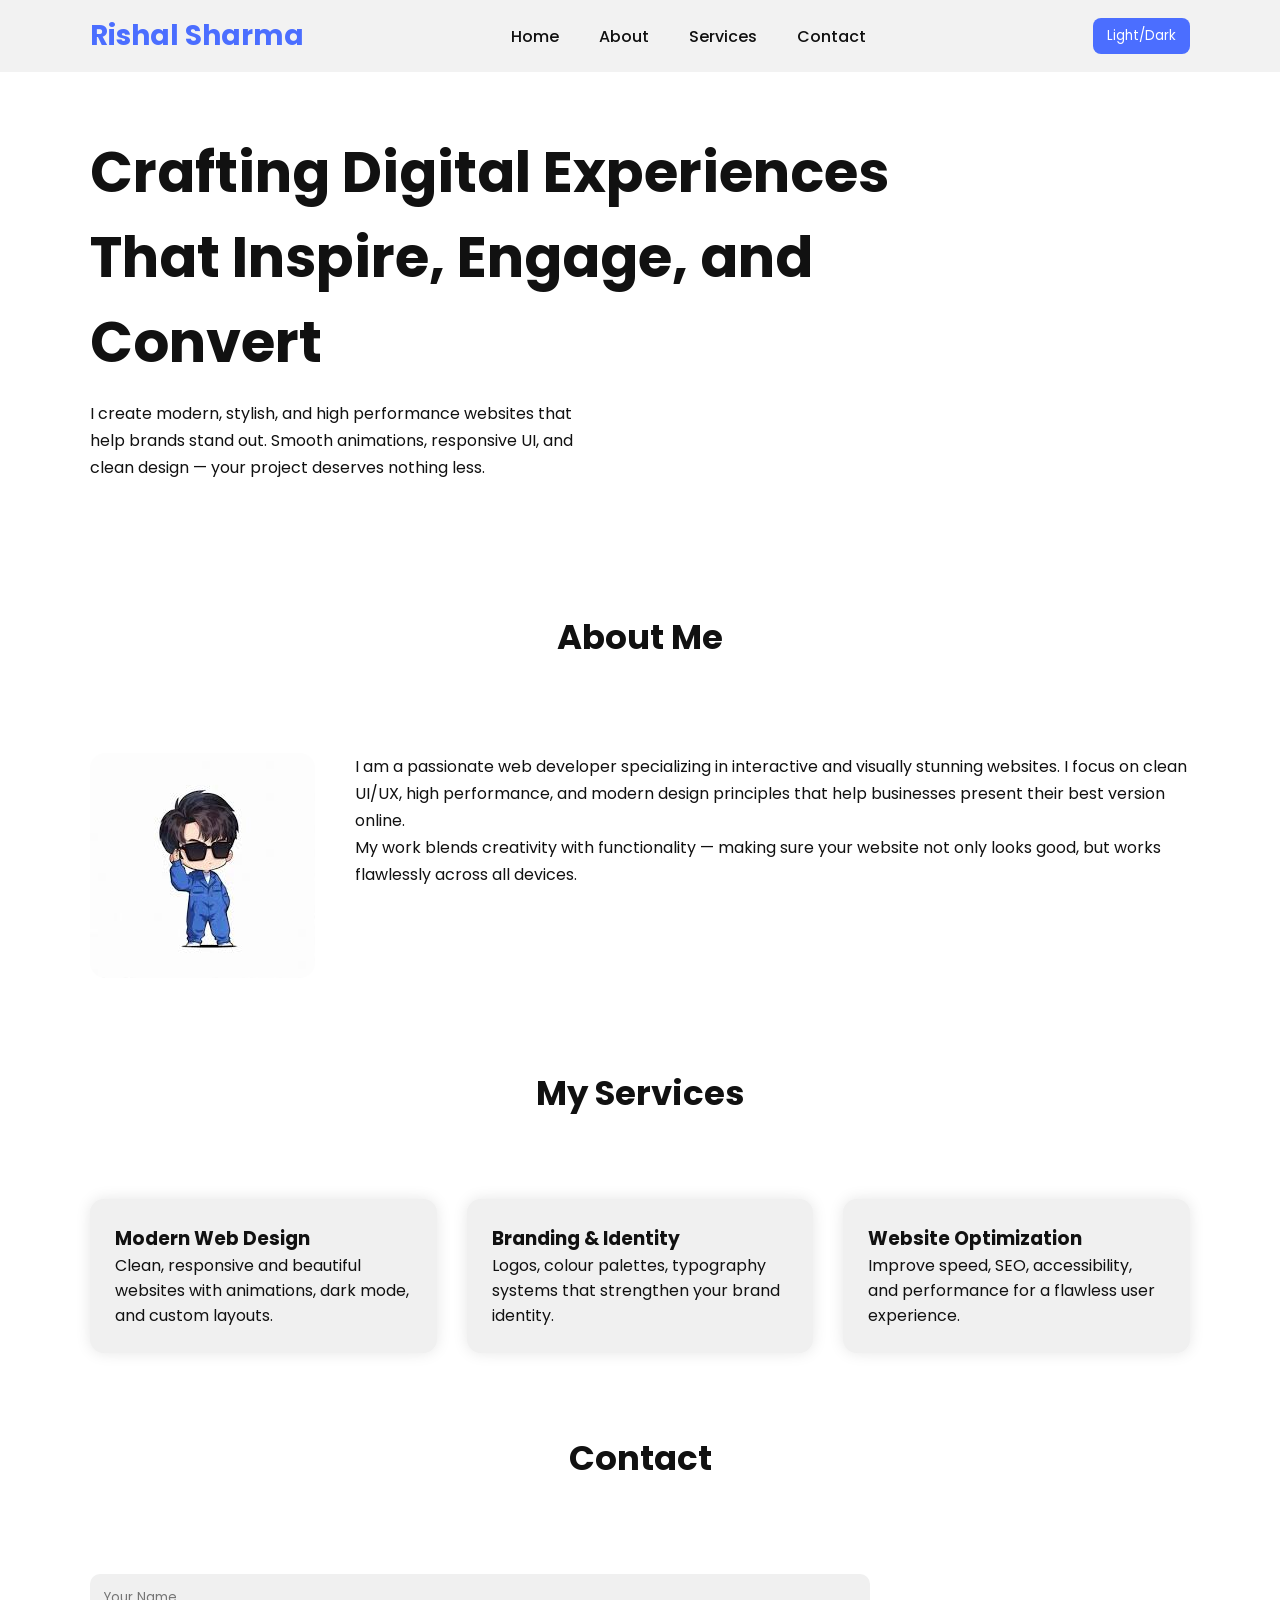
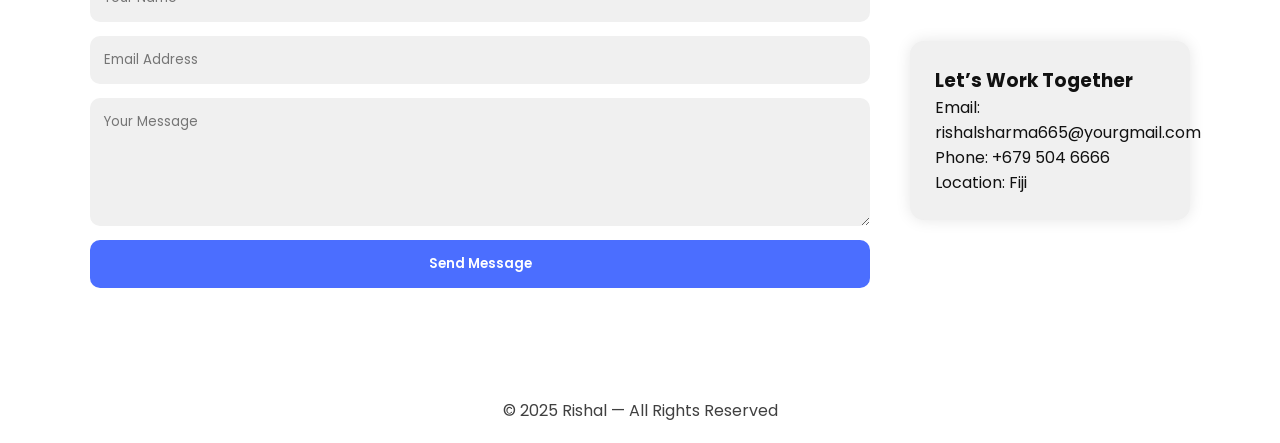
==== index.html @ 417b9ff4 "Add files via upload" ====
<!DOCTYPE html>
<html lang="en">
<head>
    <meta charset="UTF-8">
    <meta name="viewport" content="width=device-width, initial-scale=1.0">
    <title>Rishal Portfolio</title>

    <!-- Google Fonts -->
    <link href="https://fonts.googleapis.com/css2?family=Poppins:wght@300;400;500;600;700&display=swap" rel="stylesheet">

    <style>
        :root {
            --bg: #ffffff;
            --text: #111111;
            --primary: #4b6eff;
            --card: #f0f0f0;
        }

        body.dark {
            --bg: #0c0f17;
            --text: #ffffff;
            --primary: #6f8dff;
            --card: #131a24;
        }

        * {
            margin: 0;
            padding: 0;
            box-sizing: border-box;
            font-family: "Poppins", sans-serif;
            scroll-behavior: smooth;
        }

        body {
            background: var(--bg);
            color: var(--text);
            transition: 0.4s ease;
        }

        /* NAVBAR */
        nav {
            position: fixed;
            width: 100%;
            top: 0;
            left: 0;
            padding: 15px 7%;
            background: rgba(0,0,0,0.05);
            backdrop-filter: blur(10px);
            display: flex;
            align-items: center;
            justify-content: space-between;
            z-index: 999;
        }

        nav .logo {
            font-size: 28px;
            font-weight: 700;
            color: var(--primary);
        }

        nav ul {
            display: flex;
            list-style: none;
            gap: 40px;
        }

        nav ul li a {
            text-decoration: none;
            color: var(--text);
            font-weight: 500;
            transition: 0.3s;
        }

        nav ul li a:hover {
            color: var(--primary);
        }

        /* Hamburger */
        .hamburger {
            display: none;
            flex-direction: column;
            gap: 6px;
            cursor: pointer;
        }

        .hamburger span {
            width: 26px;
            height: 3px;
            background: var(--text);
            transition: 0.3s;
        }

        @media (max-width: 850px) {
            nav ul {
                position: absolute;
                top: 75px;
                right: -100%;
                background: var(--card);
                flex-direction: column;
                gap: 20px;
                padding: 25px;
                width: 220px;
                border-radius: 12px;
                transition: 0.4s;
            }
            nav ul.active {
                right: 20px;
            }
            .hamburger {
                display: flex;
            }
        }

        /* Theme Button */
        #theme-toggle {
            background: var(--primary);
            color: #fff;
            border: none;
            padding: 8px 14px;
            border-radius: 8px;
            cursor: pointer;
            margin-left: 20px;
        }

        /* HERO */
        .hero {
            padding: 130px 7% 100px;
            display: flex;
            align-items: center;
            justify-content: space-between;
            gap: 40px;
        }

        .hero-text h1 {
            font-size: 3.5rem;
            font-weight: 700;
        }

        .hero-text p {
            margin-top: 15px;
            line-height: 1.7;
            max-width: 500px;
        }

        .hero-video {
            width: 420px;
            border-radius: 20px;
            overflow: hidden;
            animation: float 4s infinite ease-in-out;
        }

        @keyframes float {
            0%, 100% { transform: translateY(0px); }
            50% { transform: translateY(-14px); }
        }

        @media (max-width: 900px) {
            .hero {
                flex-direction: column;
                text-align: center;
            }
            .hero-video {
                width: 90%;
            }
        }

        /* SECTION HEADERS */
        .section-title {
            text-align: center;
            font-size: 34px;
            margin: 30px 0;
        }

        /* ABOUT */
        .about {
            padding: 60px 7%;
            display: flex;
            gap: 40px;
        }

        .about img {
            width: 270px;
            border-radius: 16px;
        }

        .about p {
            line-height: 1.7;
        }

        @media(max-width: 850px) {
            .about {
                flex-direction: column;
                text-align: center;
            }
        }

        /* SERVICES */
        .services {
            padding: 50px 7%;
            display: grid;
            grid-template-columns: repeat(auto-fit, minmax(270px, 1fr));
            gap: 30px;
        }

        .service-card {
            background: var(--card);
            padding: 25px;
            border-radius: 14px;
            box-shadow: 0 0 15px rgba(0,0,0,0.1);
            transition: 0.3s;
        }

        .service-card:hover {
            transform: translateY(-6px);
        }

        /* CONTACT SECTION */
        .contact {
            padding: 60px 7%;
            display: flex;
            gap: 40px;
            align-items: center;
        }

        .contact form {
            display: flex;
            flex-direction: column;
            width: 100%;
            gap: 14px;
        }

        .contact input,
        .contact textarea {
            padding: 14px;
            border-radius: 10px;
            border: none;
            background: var(--card);
            color: var(--text);
        }

        .contact button {
            padding: 14px;
            background: var(--primary);
            color: white;
            border: none;
            border-radius: 10px;
            cursor: pointer;
            font-weight: 600;
            transition: 0.3s;
        }

        .contact button:hover {
            opacity: 0.8;
        }

        /* Interactive contact card */
        .contact-box {
            background: var(--card);
            padding: 25px;
            border-radius: 14px;
            width: 280px;
            box-shadow: 0 0 15px rgba(0,0,0,0.1);
            transition: 0.3s;
        }

        .contact-box:hover {
            transform: scale(1.05);
        }

        @media(max-width: 850px) {
            .contact {
                flex-direction: column;
            }
        }

        footer {
            text-align: center;
            padding: 20px;
            margin-top: 30px;
            opacity: 0.8;
        }
    </style>
</head>

<body>

<!-- NAV -->
<nav>
    <div class="logo">Rishal Sharma</div>

    <ul id="nav-links">
        <li><a href="#home">Home</a></li>
        <li><a href="#about">About</a></li>
        <li><a href="#services">Services</a></li>
        <li><a href="#contact">Contact</a></li>
    </ul>

    <button id="theme-toggle">Light/Dark</button>

    <div class="hamburger" id="hamburger">
        <span></span><span></span><span></span>
    </div>
</nav>

<!-- HERO -->
<section class="hero" id="home">
    <div class="hero-text">
        <h1>Crafting Digital Experiences That Inspire, Engage, and Convert</h1>
        <p>I create modern, stylish, and high performance websites that help brands stand out.  
        Smooth animations, responsive UI, and clean design — your project deserves nothing less.</p>
    </div>

    <video class="hero-video" autoplay muted loop>
        <source src="https://cdn.pixabay.com/vimeo/56753.mp4" type="video/mp4">
    </video>
</section>

<!-- ABOUT -->
<h2 class="section-title" id="about">About Me</h2>

<section class="about">
    <img src="[data-uri]" alt="profile">

    <div>
        <p>
            I am a passionate web developer specializing in interactive and visually stunning websites.  
            I focus on clean UI/UX, high performance, and modern design principles that help businesses present their best version online.
        </p>
        <p>
            My work blends creativity with functionality — making sure your website not only looks good, but works flawlessly across all devices.
        </p>
    </div>
</section>

<!-- SERVICES -->
<h2 class="section-title" id="services">My Services</h2>

<div class="services">
    <div class="service-card">
        <h3>Modern Web Design</h3>
        <p>Clean, responsive and beautiful websites with animations, dark mode, and custom layouts.</p>
    </div>

    <div class="service-card">
        <h3>Branding & Identity</h3>
        <p>Logos, colour palettes, typography systems that strengthen your brand identity.</p>
    </div>

    <div class="service-card">
        <h3>Website Optimization</h3>
        <p>Improve speed, SEO, accessibility, and performance for a flawless user experience.</p>
    </div>
</div>

<!-- CONTACT -->
<h2 class="section-title" id="contact">Contact</h2>

<section class="contact">
    <form >
        <input type="text" placeholder="Your Name">
        <input type="email" placeholder="Email Address">
        <textarea rows="5" placeholder="Your Message"></textarea>
        <button type="submit">Send Message</button>
    </form>

    <div class="contact-box">
        <h3>Let’s Work Together</h3>
        <p>Email: rishalsharma665@yourgmail.com</p>
        <p>Phone: +679 504 6666</p>
        <p>Location: Fiji</p>
    </div>
</section>

<footer>
    © 2025 Rishal — All Rights Reserved
</footer>

<script>
    /* Mobile Menu */
    const hamburger = document.getElementById("hamburger");
    const navLinks = document.getElementById("nav-links");

    hamburger.onclick = () => {
        navLinks.classList.toggle("active");
    };

    /* Theme Toggle */
    const toggleBtn = document.getElementById("theme-toggle");

    // Load saved theme
    if (localStorage.getItem("theme") === "dark") {
        document.body.classList.add("dark");
    }

    toggleBtn.onclick = () => {
        document.body.classList.toggle("dark");
        localStorage.setItem("theme",
            document.body.classList.contains("dark") ? "dark" : "light");
    };
</script>

</body>
</html>
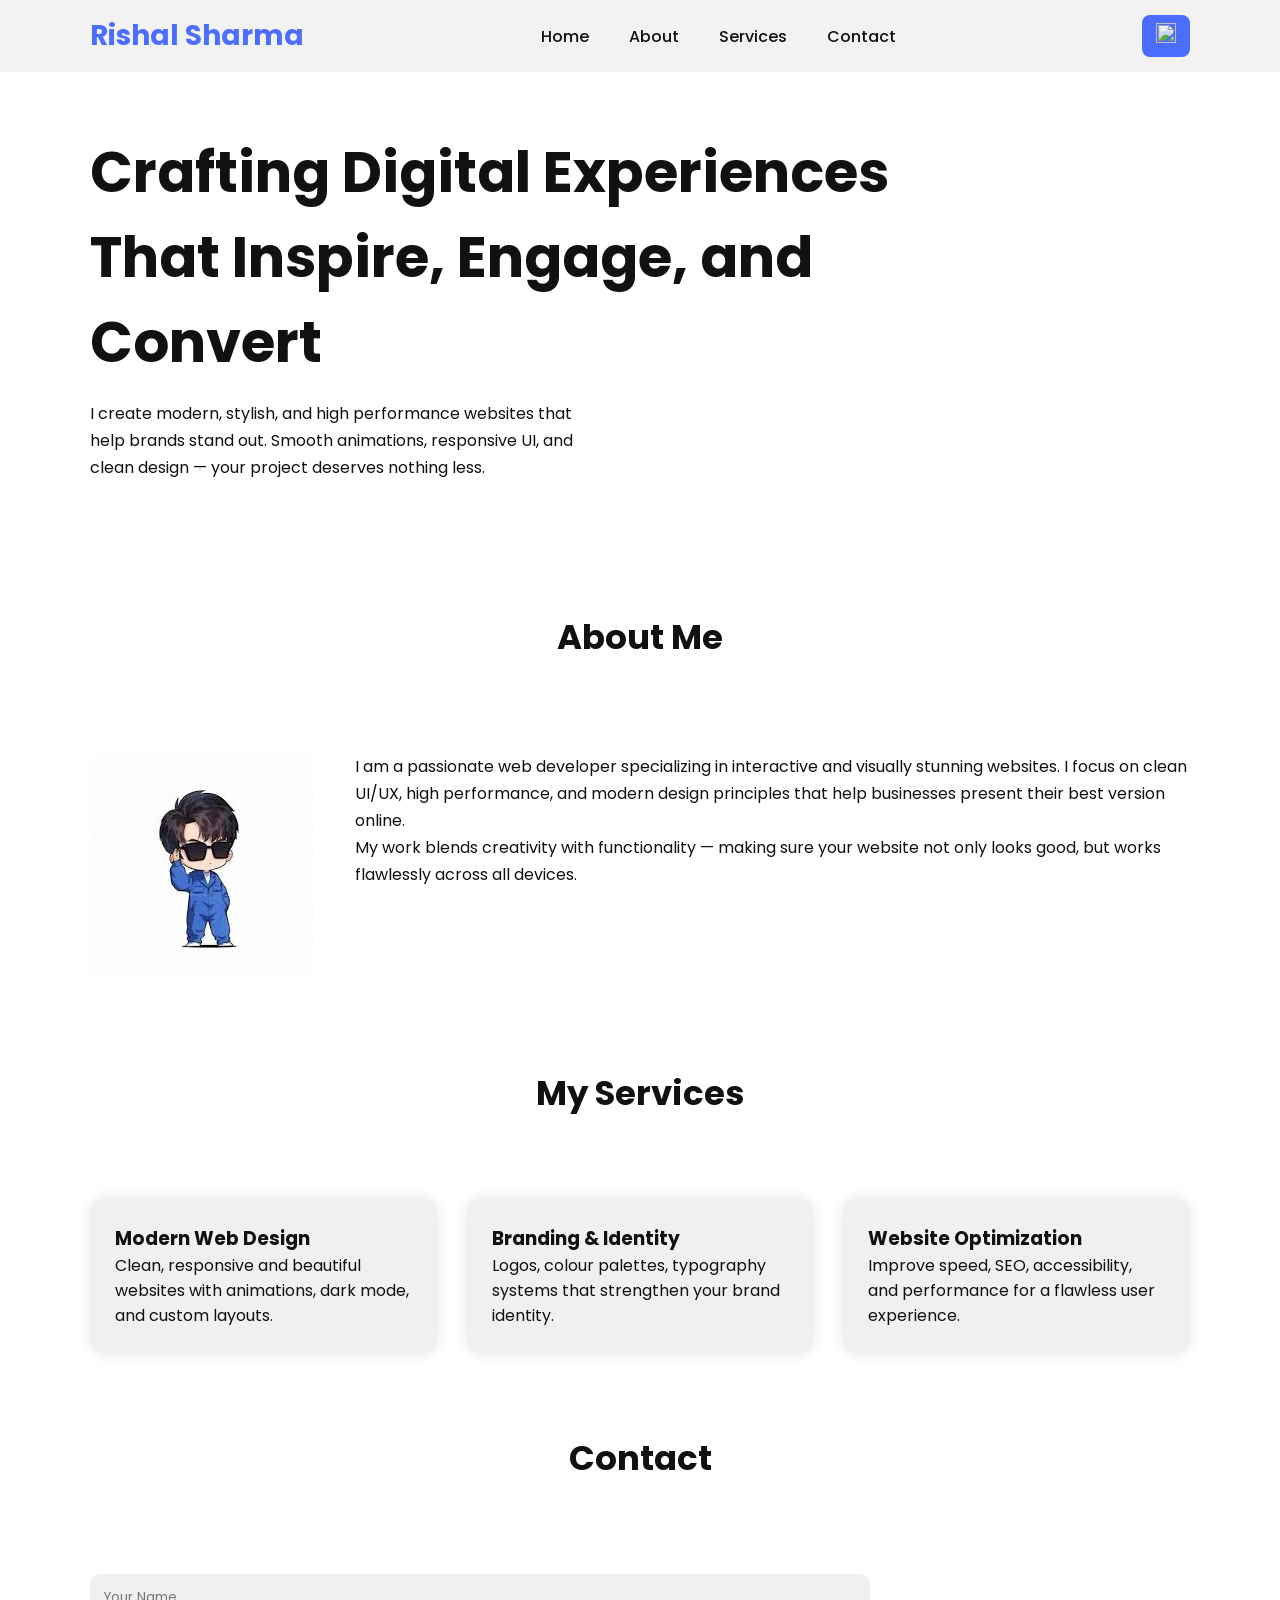
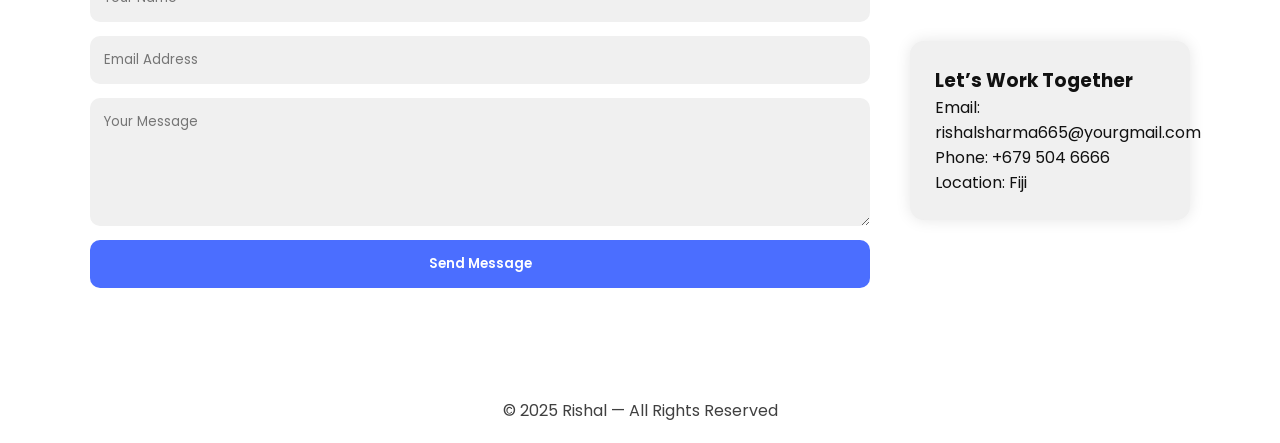
==== commit 0c8fd00f: "Update index.html" ====
--- a/index.html
+++ b/index.html
@@ -119,8 +119,39 @@
             padding: 8px 14px;
             border-radius: 8px;
             cursor: pointer;
-            margin-left: 20px;
-        }
+            margin-left: 10px;
+        }
+ #theme-toggle-desktop {
+            background: var(--primary);
+            color: #fff;
+            border: none;
+            padding: 8px 14px;
+            border-radius: 8px;
+            cursor: pointer;
+            margin-left: 10px;
+        }
+@media (max-width: 850px) {
+    #theme-toggle-desktop {
+        display: none;
+    }
+}
+
+/* Hide theme button inside menu on desktop */
+.theme-item {
+    display: none;
+}
+
+/* Show theme button only in hamburger menu */
+@media (max-width: 850px) {
+    .theme-item {
+        display: block;
+    }
+
+    #theme-toggle {
+        width: 100%;
+        text-align: center;
+    }
+}
 
         /* HERO */
         .hero {
@@ -293,9 +324,19 @@
         <li><a href="#about">About</a></li>
         <li><a href="#services">Services</a></li>
         <li><a href="#contact">Contact</a></li>
+<li class="theme-item">
+    <button id="theme-toggle">
+        <img src="https://cdn-icons-png.flaticon.com/512/466/466300.png"
+             height="20" width="20">
+    </button>
+</li>
     </ul>
-
-    <button id="theme-toggle">Light/Dark</button>
+ 
+     <button id="theme-toggle-desktop">
+        <img src="https://cdn-icons-png.flaticon.com/512/466/466300.png"
+             height="20" width="20">
+    </button>
+
 
     <div class="hamburger" id="hamburger">
         <span></span><span></span><span></span>
@@ -382,6 +423,7 @@
 
     hamburger.onclick = () => {
         navLinks.classList.toggle("active");
+	
     };
 
     /* Theme Toggle */
@@ -397,6 +439,19 @@
         localStorage.setItem("theme",
             document.body.classList.contains("dark") ? "dark" : "light");
     };
+
+ const toggleBtnd = document.getElementById("theme-toggle-desktop");
+
+ if (localStorage.getItem("theme") === "dark") {
+        document.body.classList.add("dark");
+    }
+
+    toggleBtnd.onclick = () => {
+        document.body.classList.toggle("dark");
+        localStorage.setItem("theme",
+            document.body.classList.contains("dark") ? "dark" : "light");
+    };
+
 </script>
 
 </body>
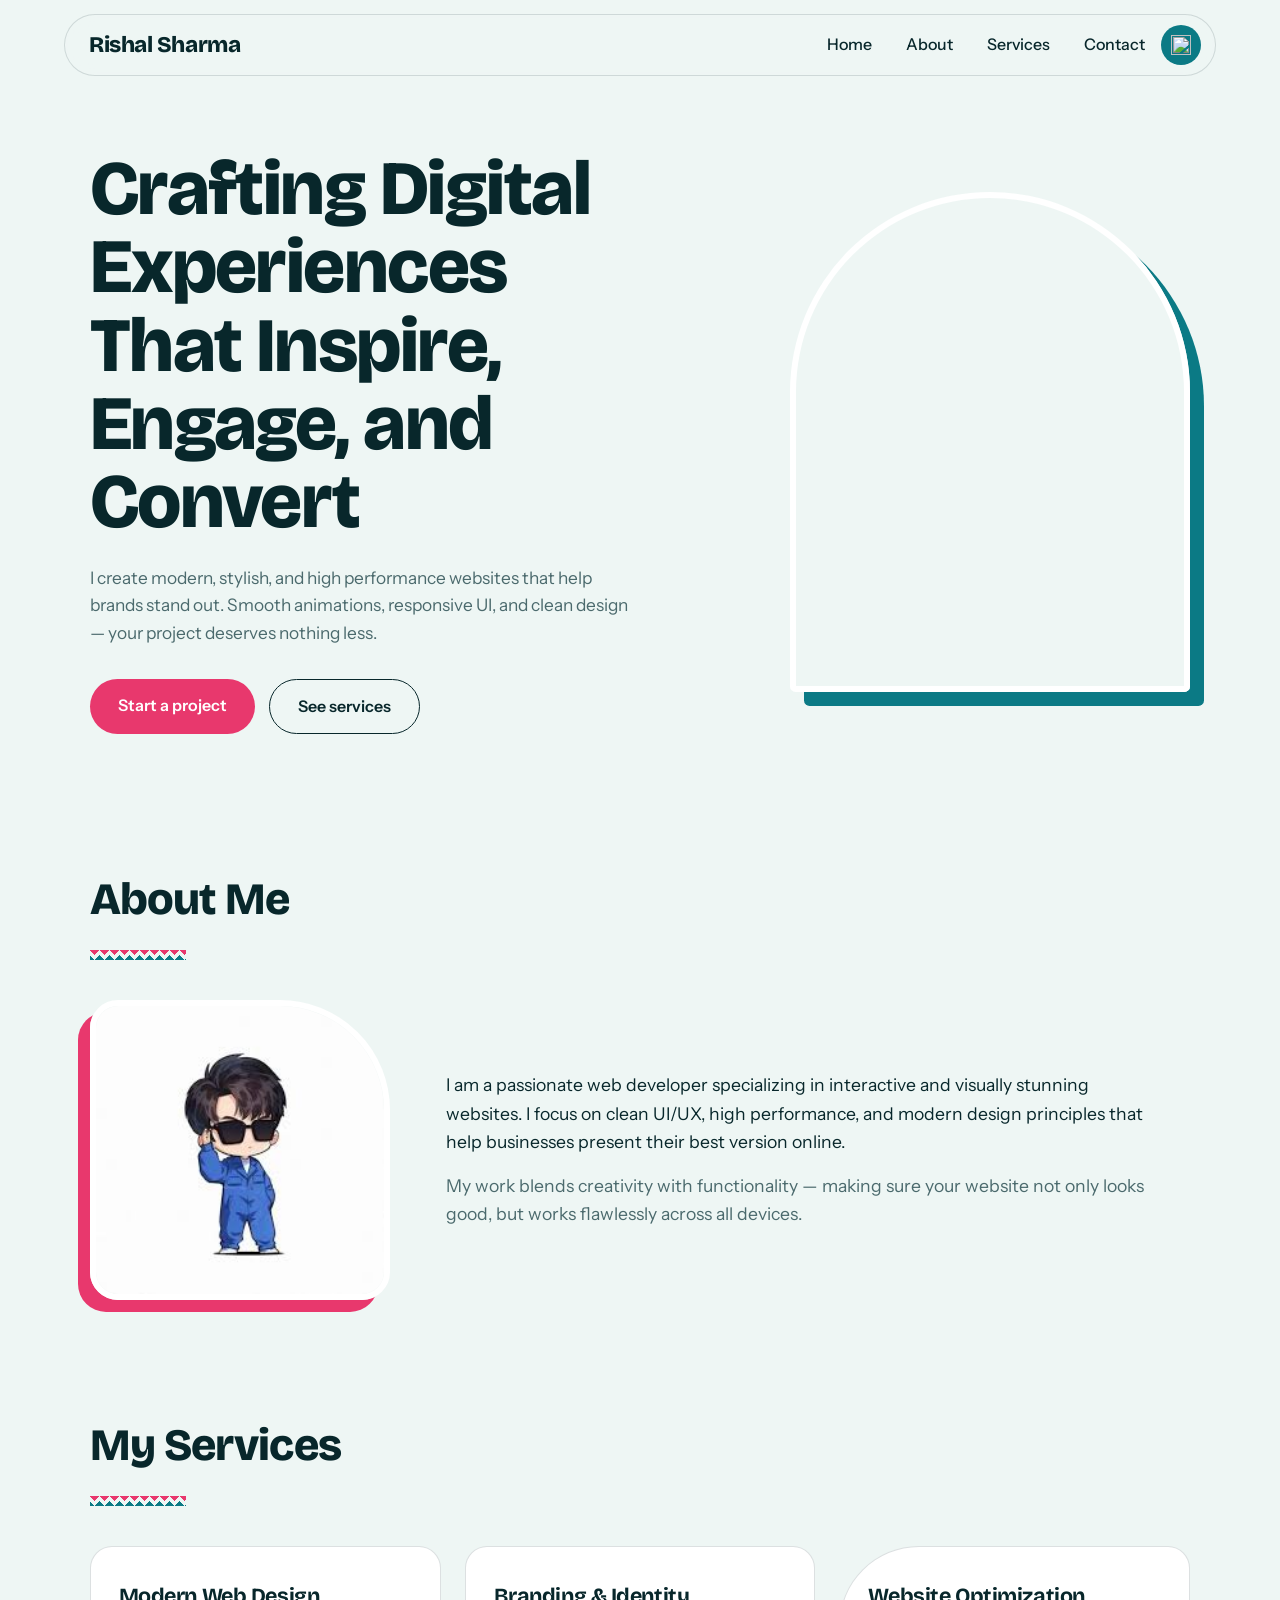
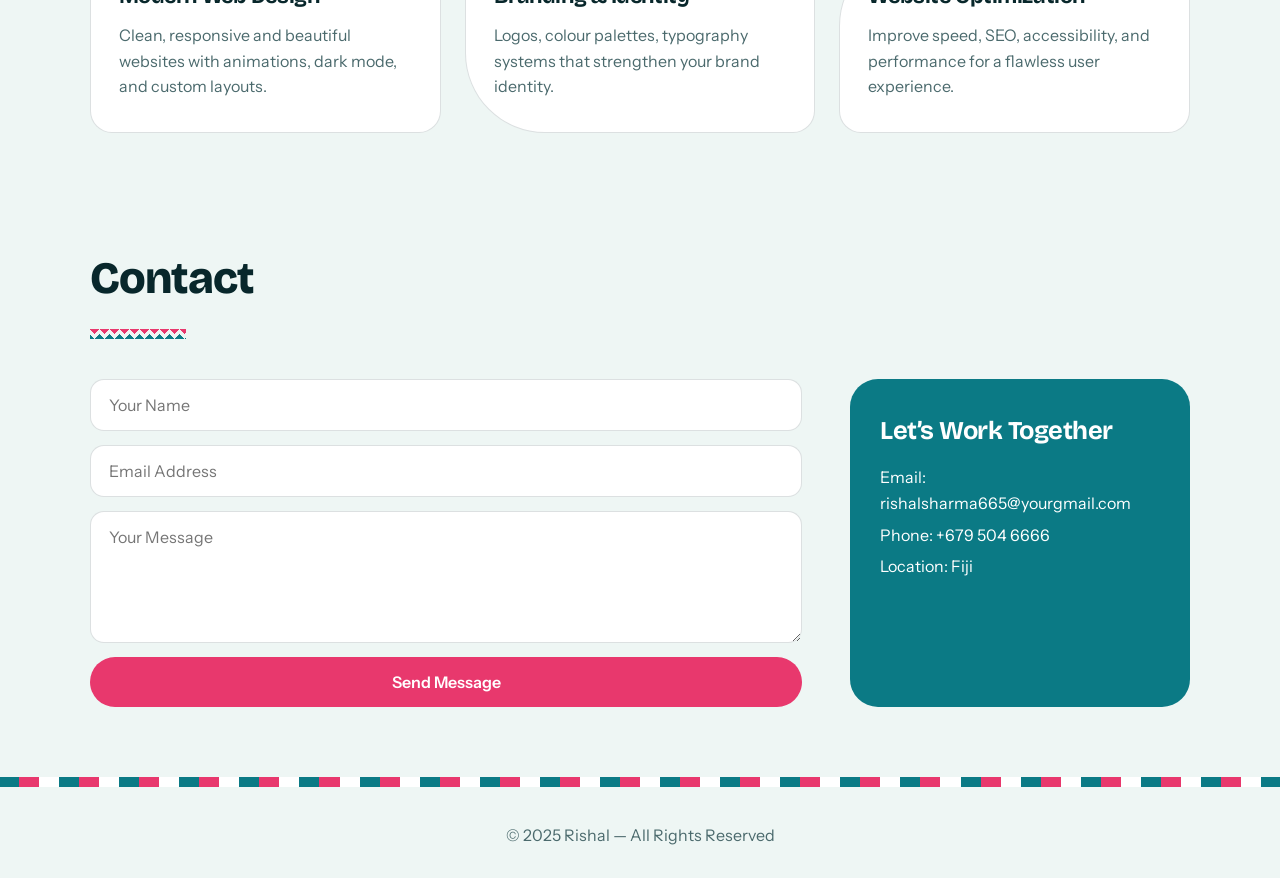
==== commit f4c7ca72: "Restyle portfolio with lagoon and hibiscus theme New typography, arch-framed hero, floating pill nav" ====
--- a/index.html
+++ b/index.html
@@ -6,46 +6,72 @@
     <title>Rishal Portfolio</title>
 
     <!-- Google Fonts -->
-    <link href="https://fonts.googleapis.com/css2?family=Poppins:wght@300;400;500;600;700&display=swap" rel="stylesheet">
+    <link rel="preconnect" href="https://fonts.googleapis.com">
+    <link href="https://fonts.googleapis.com/css2?family=Bricolage+Grotesque:opsz,wght@12..96,500..800&family=Instrument+Sans:wght@400..600&display=swap" rel="stylesheet">
 
     <style>
         :root {
-            --bg: #ffffff;
-            --text: #111111;
-            --primary: #4b6eff;
-            --card: #f0f0f0;
+            --bg: #eef6f4;
+            --text: #08272b;
+            --muted: #4b6a6d;
+            --primary: #0b7a85;
+            --accent: #e8386d;
+            --card: #ffffff;
+            --line: rgba(8,39,43,0.14);
+            --on-primary: #ffffff;
         }
 
         body.dark {
-            --bg: #0c0f17;
-            --text: #ffffff;
-            --primary: #6f8dff;
-            --card: #131a24;
+            --bg: #051a1d;
+            --text: #e6f3f1;
+            --muted: #8fb1b3;
+            --primary: #3fc7d2;
+            --accent: #ff6f9a;
+            --card: #0b2b30;
+            --line: rgba(230,243,241,0.16);
+            --on-primary: #051a1d;
         }
 
         * {
             margin: 0;
             padding: 0;
             box-sizing: border-box;
-            font-family: "Poppins", sans-serif;
-            scroll-behavior: smooth;
-        }
+        }
+
+        html { scroll-behavior: smooth; }
 
         body {
+            font-family: "Instrument Sans", system-ui, sans-serif;
             background: var(--bg);
             color: var(--text);
-            transition: 0.4s ease;
+            transition: background 0.4s ease, color 0.4s ease;
+            line-height: 1.6;
+        }
+
+        h1, h2, h3, .logo {
+            font-family: "Bricolage Grotesque", "Instrument Sans", sans-serif;
+            letter-spacing: -0.02em;
+        }
+
+        button, input, textarea { font-family: inherit; font-size: 1rem; }
+
+        :focus-visible {
+            outline: 3px solid var(--accent);
+            outline-offset: 3px;
         }
 
         /* NAVBAR */
         nav {
             position: fixed;
-            width: 100%;
-            top: 0;
-            left: 0;
-            padding: 15px 7%;
-            background: rgba(0,0,0,0.05);
-            backdrop-filter: blur(10px);
+            top: 14px;
+            left: 5%;
+            right: 5%;
+            padding: 10px 14px 10px 24px;
+            background: color-mix(in srgb, var(--bg) 82%, transparent);
+            backdrop-filter: blur(14px);
+            -webkit-backdrop-filter: blur(14px);
+            border: 1px solid var(--line);
+            border-radius: 999px;
             display: flex;
             align-items: center;
             justify-content: space-between;
@@ -53,26 +79,30 @@
         }
 
         nav .logo {
-            font-size: 28px;
-            font-weight: 700;
-            color: var(--primary);
+            font-size: 1.4rem;
+            font-weight: 800;
+            color: var(--text);
         }
 
         nav ul {
             display: flex;
             list-style: none;
-            gap: 40px;
+            gap: 34px;
+            margin-left: auto;
+            margin-right: 16px;
         }
 
         nav ul li a {
             text-decoration: none;
             color: var(--text);
             font-weight: 500;
-            transition: 0.3s;
+            padding: 6px 0;
+            background: linear-gradient(var(--accent), var(--accent)) 0 100% / 0 2px no-repeat;
+            transition: background-size 0.3s ease, color 0.3s;
         }
 
         nav ul li a:hover {
-            color: var(--primary);
+            background-size: 100% 2px;
         }
 
         /* Hamburger */
@@ -81,176 +111,218 @@
             flex-direction: column;
             gap: 6px;
             cursor: pointer;
+            padding: 8px;
         }
 
         .hamburger span {
-            width: 26px;
+            width: 24px;
             height: 3px;
+            border-radius: 2px;
             background: var(--text);
-            transition: 0.3s;
-        }
+        }
+
+        /* Theme buttons */
+        #theme-toggle,
+        #theme-toggle-desktop {
+            background: var(--primary);
+            border: none;
+            width: 40px;
+            height: 40px;
+            border-radius: 50%;
+            cursor: pointer;
+            display: grid;
+            place-items: center;
+            transition: transform 0.3s ease;
+        }
+
+        #theme-toggle:hover,
+        #theme-toggle-desktop:hover { transform: rotate(25deg); }
+
+        body.dark #theme-toggle img,
+        body.dark #theme-toggle-desktop img { filter: none; }
+
+        .theme-item { display: none; }
 
         @media (max-width: 850px) {
+            nav { left: 4%; right: 4%; }
             nav ul {
                 position: absolute;
-                top: 75px;
-                right: -100%;
+                top: 68px;
+                right: -120%;
                 background: var(--card);
+                border: 1px solid var(--line);
                 flex-direction: column;
-                gap: 20px;
-                padding: 25px;
+                gap: 18px;
+                padding: 24px;
                 width: 220px;
-                border-radius: 12px;
-                transition: 0.4s;
+                border-radius: 20px;
+                margin: 0;
+                transition: right 0.4s ease;
             }
-            nav ul.active {
-                right: 20px;
-            }
-            .hamburger {
-                display: flex;
-            }
-        }
-
-        /* Theme Button */
-        #theme-toggle {
-            background: var(--primary);
-            color: #fff;
-            border: none;
-            padding: 8px 14px;
-            border-radius: 8px;
-            cursor: pointer;
-            margin-left: 10px;
-        }
- #theme-toggle-desktop {
-            background: var(--primary);
-            color: #fff;
-            border: none;
-            padding: 8px 14px;
-            border-radius: 8px;
-            cursor: pointer;
-            margin-left: 10px;
-        }
-@media (max-width: 850px) {
-    #theme-toggle-desktop {
-        display: none;
-    }
-}
-
-/* Hide theme button inside menu on desktop */
-.theme-item {
-    display: none;
-}
-
-/* Show theme button only in hamburger menu */
-@media (max-width: 850px) {
-    .theme-item {
-        display: block;
-    }
-
-    #theme-toggle {
-        width: 100%;
-        text-align: center;
-    }
-}
+            nav ul.active { right: 0; }
+            .hamburger { display: flex; }
+            #theme-toggle-desktop { display: none; }
+            .theme-item { display: block; }
+            #theme-toggle { width: 100%; border-radius: 12px; }
+        }
 
         /* HERO */
         .hero {
-            padding: 130px 7% 100px;
+            padding: 150px 7% 90px;
             display: flex;
             align-items: center;
             justify-content: space-between;
-            gap: 40px;
+            gap: 56px;
         }
 
         .hero-text h1 {
-            font-size: 3.5rem;
-            font-weight: 700;
+            font-size: clamp(2.6rem, 6vw, 4.9rem);
+            font-weight: 800;
+            line-height: 1.02;
+            max-width: 12ch;
         }
 
         .hero-text p {
-            margin-top: 15px;
-            line-height: 1.7;
-            max-width: 500px;
-        }
-
+            margin-top: 22px;
+            font-size: 1.08rem;
+            color: var(--muted);
+            max-width: 46ch;
+        }
+
+        .hero-actions {
+            margin-top: 32px;
+            display: flex;
+            flex-wrap: wrap;
+            gap: 14px;
+        }
+
+        .btn {
+            display: inline-block;
+            text-decoration: none;
+            font-weight: 600;
+            padding: 14px 28px;
+            border-radius: 999px;
+            transition: transform 0.2s ease, background 0.2s ease;
+        }
+
+        .btn-primary { background: var(--accent); color: #fff; }
+        .btn-primary:hover { transform: translateY(-2px); }
+        .btn-ghost { border: 1.5px solid var(--text); color: var(--text); }
+        .btn-ghost:hover { background: var(--text); color: var(--bg); }
+
+        /* The arch: a doorway shape that frames the video */
         .hero-video {
-            width: 420px;
-            border-radius: 20px;
-            overflow: hidden;
-            animation: float 4s infinite ease-in-out;
+            width: 400px;
+            max-width: 100%;
+            aspect-ratio: 4 / 5;
+            object-fit: cover;
+            border-radius: 999px 999px 28px 28px;
+            border: 6px solid var(--card);
+            box-shadow: 14px 14px 0 var(--primary);
+            animation: float 5s infinite ease-in-out;
+            flex-shrink: 0;
         }
 
         @keyframes float {
-            0%, 100% { transform: translateY(0px); }
-            50% { transform: translateY(-14px); }
+            0%, 100% { transform: translateY(0); }
+            50% { transform: translateY(-12px); }
         }
 
         @media (max-width: 900px) {
             .hero {
                 flex-direction: column;
                 text-align: center;
+                padding-top: 130px;
             }
-            .hero-video {
-                width: 90%;
-            }
-        }
-
-        /* SECTION HEADERS */
+            .hero-text h1, .hero-text p { margin-left: auto; margin-right: auto; }
+            .hero-actions { justify-content: center; }
+            .hero-video { width: 80%; box-shadow: 10px 10px 0 var(--primary); }
+        }
+
+        /* SECTION HEADERS: left aligned, with a woven-pattern underline */
         .section-title {
-            text-align: center;
-            font-size: 34px;
-            margin: 30px 0;
+            font-size: clamp(2rem, 4vw, 2.8rem);
+            font-weight: 800;
+            padding: 40px 7% 0;
+            scroll-margin-top: 70px;
+        }
+
+        .section-title::after {
+            content: "";
+            display: block;
+            width: 96px;
+            height: 10px;
+            margin-top: 14px;
+            background:
+                linear-gradient(135deg, var(--accent) 25%, transparent 25%) -5px 0 / 10px 10px,
+                linear-gradient(225deg, var(--accent) 25%, transparent 25%) -5px 0 / 10px 10px,
+                linear-gradient(315deg, var(--primary) 25%, transparent 25%) 0 0 / 10px 10px,
+                linear-gradient(45deg, var(--primary) 25%, transparent 25%) 0 0 / 10px 10px;
         }
 
         /* ABOUT */
         .about {
-            padding: 60px 7%;
-            display: flex;
-            gap: 40px;
+            padding: 40px 7% 70px;
+            display: flex;
+            gap: 56px;
+            align-items: center;
         }
 
         .about img {
-            width: 270px;
-            border-radius: 16px;
+            width: 300px;
+            aspect-ratio: 1;
+            object-fit: cover;
+            border-radius: 28px 110px 28px 28px;
+            border: 6px solid var(--card);
+            box-shadow: -12px 12px 0 var(--accent);
+            flex-shrink: 0;
         }
 
         .about p {
-            line-height: 1.7;
-        }
-
-        @media(max-width: 850px) {
-            .about {
-                flex-direction: column;
-                text-align: center;
-            }
+            max-width: 60ch;
+            font-size: 1.1rem;
+        }
+
+        .about p + p { margin-top: 16px; color: var(--muted); }
+
+        @media (max-width: 850px) {
+            .about { flex-direction: column; text-align: center; }
+            .about img { width: 240px; }
         }
 
         /* SERVICES */
         .services {
-            padding: 50px 7%;
+            padding: 40px 7% 70px;
             display: grid;
-            grid-template-columns: repeat(auto-fit, minmax(270px, 1fr));
-            gap: 30px;
+            grid-template-columns: repeat(auto-fit, minmax(260px, 1fr));
+            gap: 24px;
         }
 
         .service-card {
             background: var(--card);
-            padding: 25px;
-            border-radius: 14px;
-            box-shadow: 0 0 15px rgba(0,0,0,0.1);
-            transition: 0.3s;
-        }
+            padding: 32px 28px;
+            border: 1px solid var(--line);
+            border-radius: 22px;
+            transition: border-color 0.25s ease, box-shadow 0.25s ease;
+        }
+
+        .service-card:nth-child(2) { border-radius: 22px 22px 22px 80px; }
+        .service-card:nth-child(3) { border-radius: 80px 22px 22px 22px; }
 
         .service-card:hover {
-            transform: translateY(-6px);
-        }
-
-        /* CONTACT SECTION */
+            border-color: var(--accent);
+            box-shadow: 6px 6px 0 var(--accent);
+        }
+
+        .service-card h3 { font-size: 1.35rem; margin-bottom: 10px; }
+        .service-card p { color: var(--muted); }
+
+        /* CONTACT */
         .contact {
-            padding: 60px 7%;
-            display: flex;
-            gap: 40px;
-            align-items: center;
+            padding: 40px 7% 70px;
+            display: flex;
+            gap: 48px;
+            align-items: stretch;
         }
 
         .contact form {
@@ -262,56 +334,100 @@
 
         .contact input,
         .contact textarea {
-            padding: 14px;
-            border-radius: 10px;
-            border: none;
+            padding: 15px 18px;
+            border-radius: 14px;
+            border: 1.5px solid var(--line);
             background: var(--card);
             color: var(--text);
+            transition: border-color 0.2s;
+        }
+
+        .contact input:focus,
+        .contact textarea:focus {
+            outline: none;
+            border-color: var(--primary);
+            box-shadow: 0 0 0 3px color-mix(in srgb, var(--primary) 30%, transparent);
         }
 
         .contact button {
-            padding: 14px;
-            background: var(--primary);
-            color: white;
+            padding: 15px;
+            background: var(--accent);
+            color: #fff;
             border: none;
-            border-radius: 10px;
+            border-radius: 999px;
             cursor: pointer;
             font-weight: 600;
-            transition: 0.3s;
-        }
-
-        .contact button:hover {
-            opacity: 0.8;
-        }
-
-        /* Interactive contact card */
+            transition: transform 0.2s ease;
+        }
+
+        .contact button:hover { transform: translateY(-2px); }
+
         .contact-box {
-            background: var(--card);
-            padding: 25px;
-            border-radius: 14px;
-            width: 280px;
-            box-shadow: 0 0 15px rgba(0,0,0,0.1);
-            transition: 0.3s;
-        }
-
-        .contact-box:hover {
-            transform: scale(1.05);
-        }
-
-        @media(max-width: 850px) {
-            .contact {
-                flex-direction: column;
-            }
+            background: var(--primary);
+            color: var(--on-primary);
+            padding: 32px 30px;
+            border-radius: 28px;
+            width: 340px;
+            flex-shrink: 0;
+        }
+
+        .contact-box h3 { font-size: 1.6rem; margin-bottom: 14px; }
+        .contact-box p { margin-top: 6px; overflow-wrap: anywhere; }
+
+        @media (max-width: 850px) {
+            .contact { flex-direction: column; }
+            .contact-box { width: 100%; }
         }
 
         footer {
             text-align: center;
-            padding: 20px;
-            margin-top: 30px;
-            opacity: 0.8;
+            padding: 36px 20px 30px;
+            color: var(--muted);
+            border-top: 10px solid transparent;
+            border-image: repeating-linear-gradient(90deg, var(--primary) 0 20px, var(--accent) 20px 40px, var(--card) 40px 60px) 1;
+        }
+
+        @media (prefers-reduced-motion: reduce) {
+            html { scroll-behavior: auto; }
+            .hero-video { animation: none; }
+            * { transition: none !important; }
         }
     </style>
 </head>
+	<script src="https://cdn.jsdelivr.net/npm/emailjs-com@3/dist/email.min.js"></script>
+
+<script>
+document.addEventListener("DOMContentLoaded", function () {
+
+    emailjs.init("PfjXgcqujnpY9RahX");
+
+    const form = document.getElementById("contact-form");
+
+    if (!form) {
+        console.error("❌ contact-form not found");
+        return;
+    }
+
+    form.addEventListener("submit", function (e) {
+        e.preventDefault();
+
+        emailjs.sendForm(
+            "service_sz9gwef",
+            "template_xdeqpmi",
+            this
+        ).then(() => {
+            alert("✅ Message sent successfully!");
+            form.reset();
+        }).catch((error) => {
+            alert("❌ Failed to send message");
+            console.error("EmailJS error:", error);
+        });
+    });
+
+});
+</script>
+
+
 
 <body>
 
@@ -349,6 +465,10 @@
         <h1>Crafting Digital Experiences That Inspire, Engage, and Convert</h1>
         <p>I create modern, stylish, and high performance websites that help brands stand out.  
         Smooth animations, responsive UI, and clean design — your project deserves nothing less.</p>
+        <div class="hero-actions">
+            <a class="btn btn-primary" href="#contact">Start a project</a>
+            <a class="btn btn-ghost" href="#services">See services</a>
+        </div>
     </div>
 
     <video class="hero-video" autoplay muted loop>
@@ -397,12 +517,13 @@
 <h2 class="section-title" id="contact">Contact</h2>
 
 <section class="contact">
-    <form >
-        <input type="text" placeholder="Your Name">
-        <input type="email" placeholder="Email Address">
-        <textarea rows="5" placeholder="Your Message"></textarea>
-        <button type="submit">Send Message</button>
-    </form>
+    <form id="contact-form">
+    <input type="text" name="name" placeholder="Your Name" required>
+    <input type="email" name="email" placeholder="Email Address" required>
+    <textarea name="message" rows="5" placeholder="Your Message" required></textarea>
+    <button  type="submit">Send Message</button>
+</form>
+
 
     <div class="contact-box">
         <h3>Let’s Work Together</h3>
@@ -456,3 +577,6 @@
 
 </body>
 </html>
+
+
+
